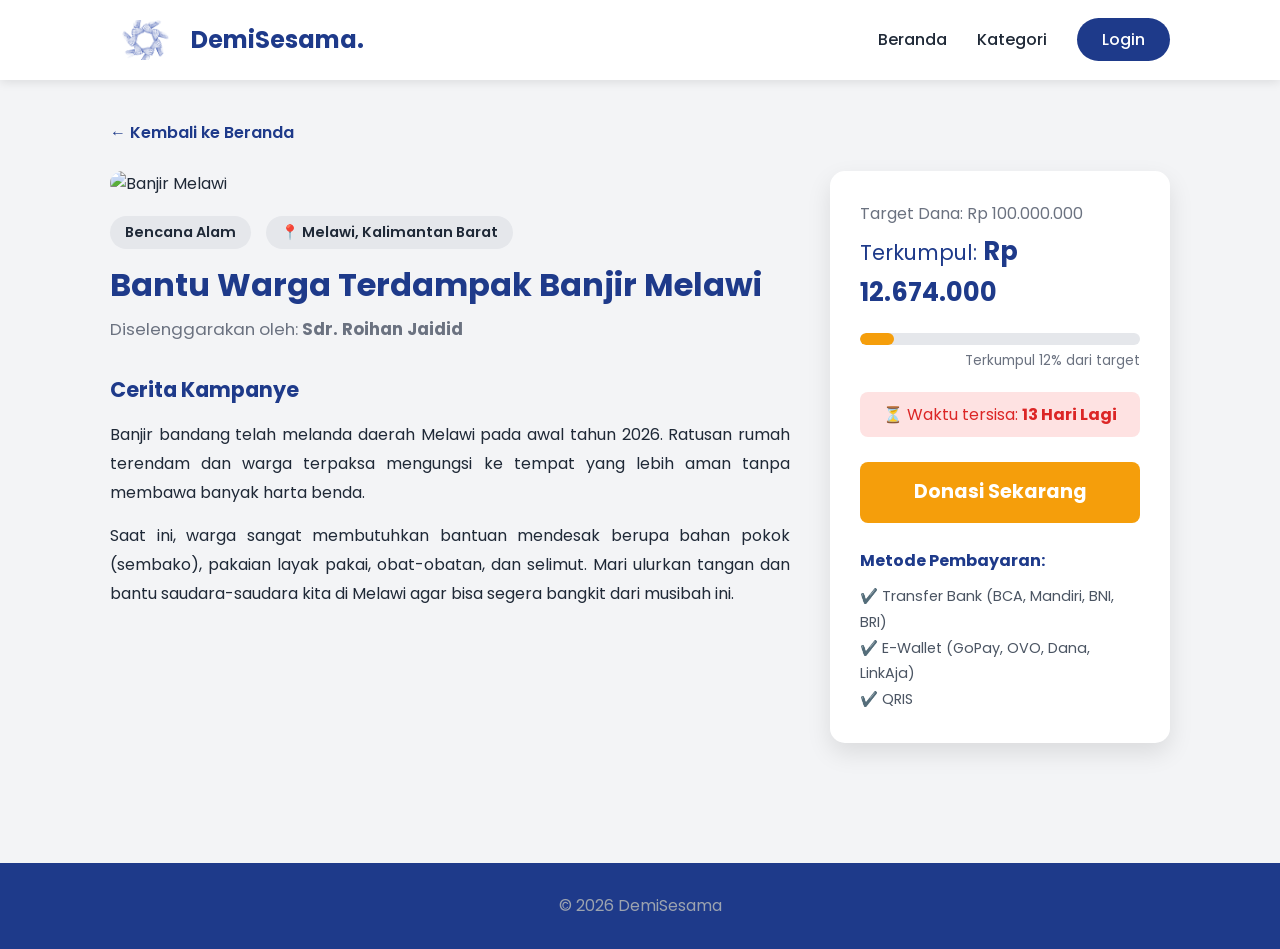
==== detail.html @ 678cd649 "push pertama progweb" ====
<!DOCTYPE html>
<html lang="id">
<head>
    <meta charset="UTF-8">
    <meta name="viewport" content="width=device-width, initial-scale=1.0">
    <title>Detail Kampanye - DemiSesama</title>
    <link rel="stylesheet" href="CSS/global.css">
    <link rel="stylesheet" href="CSS/styledetail.css">
    <link href="https://fonts.googleapis.com/css2?family=Poppins:wght@300;400;500;600;700&display=swap" rel="stylesheet">
</head>
<body>
    <header>
        <div class="container nav-wrapper">
            <div class="logo">
                <img src="Asset/tangan2 tnpa bg.png" alt="logo website" style="height: 40px; margin-right: 10px;">
                <span>DemiSesama.</span>
            </div>
            <nav>
                <ul>
                    <li><a href="index.html">Beranda</a></li>
                    <li><a href="index.html">Kategori</a></li>
                    <li><a href="login.html" class="btn-login">Login</a></li>
                </ul>
            </nav>
        </div>
    </header>

    <main class="halaman-detail">
        <div class="container">
            
            <a href="index.html" class="btn-kembali">&larr; Kembali ke Beranda</a>

            <div class="detail-kampanye">
                <div class="konten-utama">
                    <img src="Asset/kampanye1.jpg" alt="Banjir Melawi" class="detail-image">
                    
                    <div class="detail-kategori-lokasi">
                        <span class="badge-kategori">Bencana Alam</span>
                        <span class="badge-lokasi">📍 Melawi, Kalimantan Barat</span>
                    </div>
                    <h2 class="judul-detail">Bantu Warga Terdampak Banjir Melawi</h2>
                    <p class="penyelenggara-detail">Diselenggarakan oleh: <strong>Sdr. Roihan Jaidid</strong></p>
                    
                    <div class="deskripsi-kampanye">
                        <h3>Cerita Kampanye</h3>
                        <p>Banjir bandang telah melanda daerah Melawi pada awal tahun 2026. Ratusan rumah terendam dan warga terpaksa mengungsi ke tempat yang lebih aman tanpa membawa banyak harta benda.</p>
                        <p>Saat ini, warga sangat membutuhkan bantuan mendesak berupa bahan pokok (sembako), pakaian layak pakai, obat-obatan, dan selimut. Mari ulurkan tangan dan bantu saudara-saudara kita di Melawi agar bisa segera bangkit dari musibah ini.</p>
                    </div>
                </div>
                <div class="konten-samping">
                    <div class="box-donasi">
                        <p class="teks-target">Target Dana: <span>Rp 100.000.000</span></p>
                        <p class="teks-terkumpul">Terkumpul: <strong>Rp 12.674.000</strong></p>
                        <div class="progress-bar-detail">
                            <div class="progress-detail" style="width: 12%;"></div> 
                        </div>
                        <p class="teks-persen">Terkumpul 12% dari target</p>
                        <p class="teks-waktu">⏳ Waktu tersisa: <strong>13 Hari Lagi</strong></p>
                        <a href="donasi.html" class="btn-donasi-sekarang">Donasi Sekarang</a>
                        <div class="info-rekening">
                            <h4>Metode Pembayaran:</h4>
                            <ul>
                                <li>Transfer Bank (BCA, Mandiri, BNI, BRI)</li>
                                <li>E-Wallet (GoPay, OVO, Dana, LinkAja)</li>
                                <li>QRIS</li>
                            </ul>
                        </div>
                    </div>
                </div>
            </div>
        </div>
    </main>
    <footer>
        <div class="container text-center">
            <p>&copy; 2026 DemiSesama</p>
        </div>
    </footer>
</body>
</html>
---- CSS/global.css ----
* {
    margin: 0;
    padding: 0;
    box-sizing: border-box;
    font-family: 'Poppins', sans-serif;
}

body {
    background-color: #F3F4F6;
    color: #1F2937;
    line-height: 1.6;
}

.container {
    max-width: 1100px;
    margin: 0 auto;
    padding: 0 20px;
}

a {
    text-decoration: none;
}

.text-center {
    text-align: center;
}

header {
    background-color: #FFFFFF;
    box-shadow: 0 2px 10px rgba(0, 0, 0, 0.1);
    position: sticky;
    top: 0;
    z-index: 100;
}

.nav-wrapper {
    display: flex;
    justify-content: space-between;
    align-items: center;
    height: 80px;
}

.logo {
    display: flex;
    align-items: center;
    gap: 0px;
    font-size: 24px;
    font-weight: 700;
    color: #1E3A8A;
    text-decoration: none;
}

.logo-website{
    height: 55px;
    width: auto;
    display: block;
}

nav ul {
    list-style: none;
    display: flex;
    gap: 30px;
    align-items: center;
}

nav a {
    color: #1F2937;
    font-weight: 500;
    transition: 0.3s;
}

nav a:hover, nav a.active {
    color: #1E3A8A;
    font-weight: 600;
}

.btn-login {
    background-color: #1E3A8A;
    color: #FFFFFF;
    padding: 10px 25px;
    border-radius: 50px;
}

.btn-login:hover {
    background-color: #3B82F6;
    color: #FFFFFF;
}

footer {
    background-color: #1E3A8A;
    color: #FFFFFF; 
    padding: 30px 0;
    margin-top: 40px;
}

footer p {
    color: #9CA3AF;
    display: flex;
    justify-content: center;
}
---- CSS/styledetail.css ----
.halaman-detail {
    padding: 40px 0 80px 0;
}

.btn-kembali {
    display: inline-block;
    margin-bottom: 25px;
    color: #1E3A8A;
    font-weight: 600;
    font-size: 1rem;
    transition: 0.3s;
}

.btn-kembali:hover {
    color: #F59E0B; 
}

.detail-kampanye {
    display: grid;
    grid-template-columns: 2fr 1fr; 
    gap: 40px;
    align-items: start; 
}

.detail-image {
    width: 100%;
    height: 400px;
    object-fit: cover;
    border-radius: 15px;
    margin-bottom: 20px;
}

.detail-kategori-lokasi {
    display: flex;
    gap: 15px;
    margin-bottom: 15px;
    font-size: 0.9rem;
}

.badge-kategori, .badge-lokasi {
    background-color: #E5E7EB;
    color: #1F2937;
    padding: 5px 15px;
    border-radius: 20px;
    font-weight: 600;
}

.judul-detail {
    font-size: 2rem;
    color: #1E3A8A;
    margin-bottom: 10px;
    line-height: 1.3;
}

.penyelenggara-detail {
    color: #6B7280;
    margin-bottom: 30px;
    font-size: 1.05rem;
}

.deskripsi-kampanye h3 {
    font-size: 1.3rem;
    color: #1E3A8A;
    margin-bottom: 15px;
}

.deskripsi-kampanye p {
    margin-bottom: 15px;
    text-align: justify;
    line-height: 1.8;
}

.box-donasi {
    background-color: #FFFFFF;
    padding: 30px;
    border-radius: 15px;
    box-shadow: 0 10px 25px rgba(0,0,0,0.1);
    position: sticky;
    top: 100px; 
}

.teks-target {
    font-size: 1rem;
    color: #6B7280;
    margin-bottom: 5px;
}

.teks-terkumpul {
    font-size: 1.3rem;
    color: #1E3A8A;
    margin-bottom: 20px;
}

.teks-terkumpul strong {
    font-size: 1.6rem;
}

.progress-bar-detail {
    background-color: #E5E7EB;
    height: 12px;
    border-radius: 10px;
    overflow: hidden;
    margin-bottom: 5px;
}

.progress-detail {
    background-color: #F59E0B;
    height: 100%;
    border-radius: 10px;
}

.teks-persen {
    font-size: 0.85rem;
    color: #6B7280;
    text-align: right;
    margin-bottom: 20px;
}

.teks-waktu {
    font-size: 1rem;
    color: #DC2626;
    margin-bottom: 25px;
    background-color: #FEE2E2;
    padding: 10px;
    border-radius: 8px;
    text-align: center;
}

.btn-donasi-sekarang {
    display: block;
    width: 100%;
    background-color: #F59E0B;
    color: #FFFFFF;
    text-align: center;
    padding: 15px 0;
    border-radius: 8px;
    font-weight: bold;
    font-size: 1.2rem;
    margin-bottom: 25px;
    transition: 0.3s;
}

.btn-donasi-sekarang:hover {
    background-color: #D97706;
}

.info-rekening h4 {
    font-size: 1rem;
    color: #1E3A8A;
    margin-bottom: 10px;
}

.info-rekening ul {
    list-style-type: none;
    padding-left: 0;
    color: #4B5563;
    font-size: 0.9rem;
    line-height: 1.8;
}

.info-rekening li::before {
    content: "✔️ ";
}
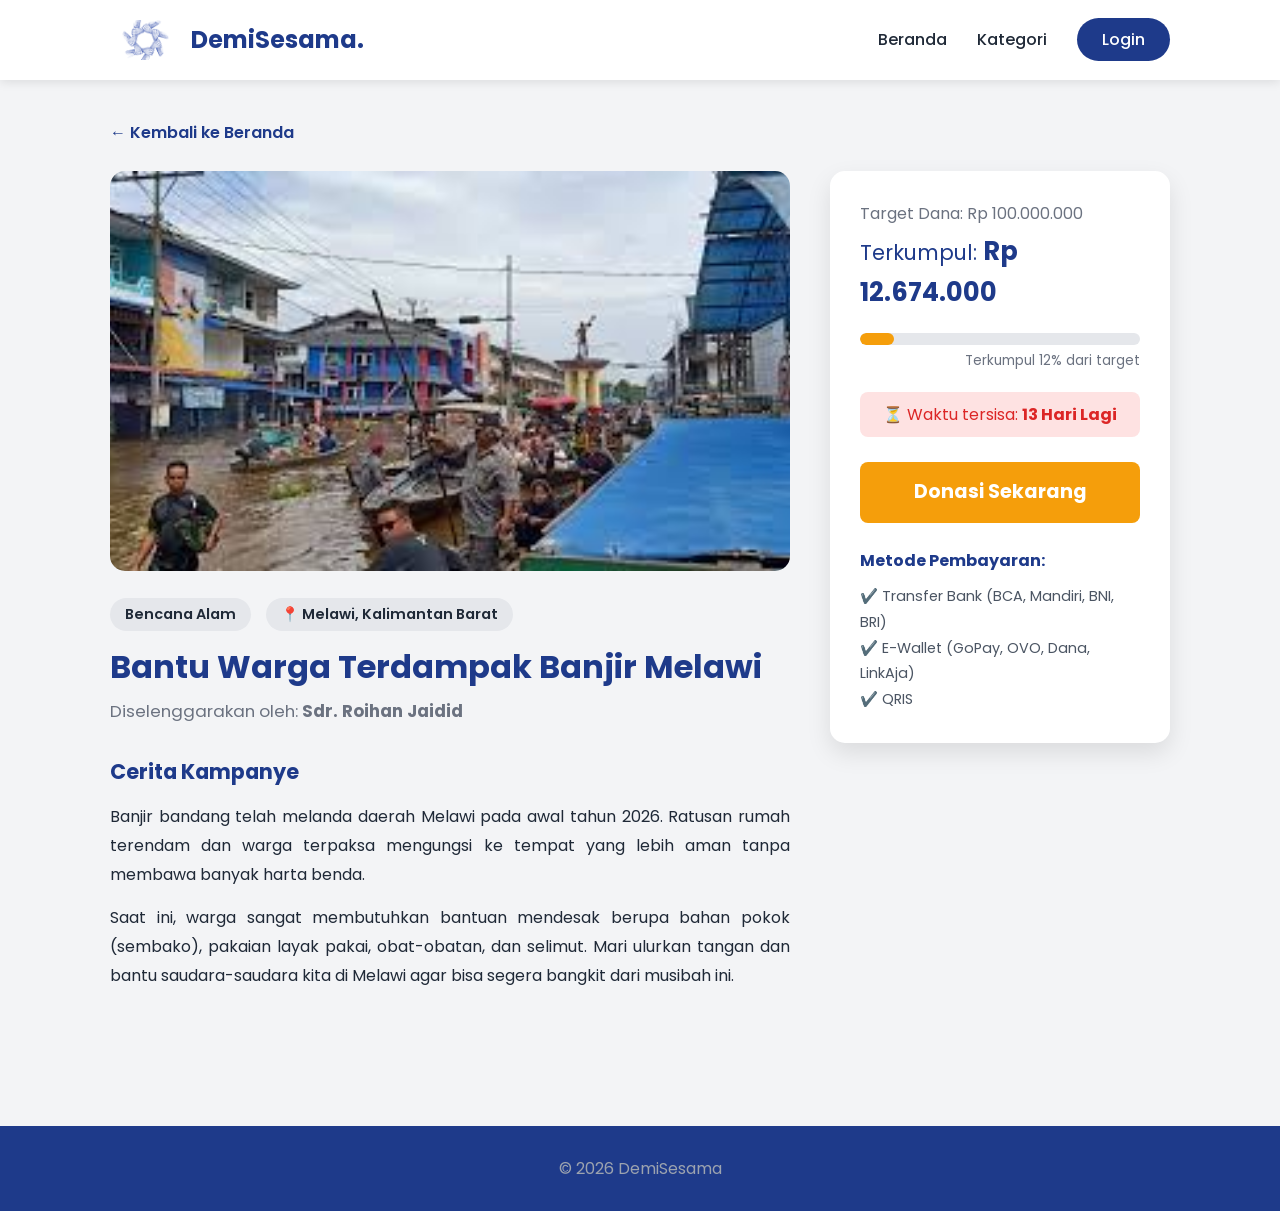
==== commit 7754505d: "merapihkan dashboard" ====
--- a/detail.html
+++ b/detail.html
@@ -32,7 +32,7 @@
 
             <div class="detail-kampanye">
                 <div class="konten-utama">
-                    <img src="Asset/kampanye1.jpg" alt="Banjir Melawi" class="detail-image">
+                    <img src="Asset/banjir melawi.jpg" alt="Banjir Melawi" class="detail-image">
                     
                     <div class="detail-kategori-lokasi">
                         <span class="badge-kategori">Bencana Alam</span>
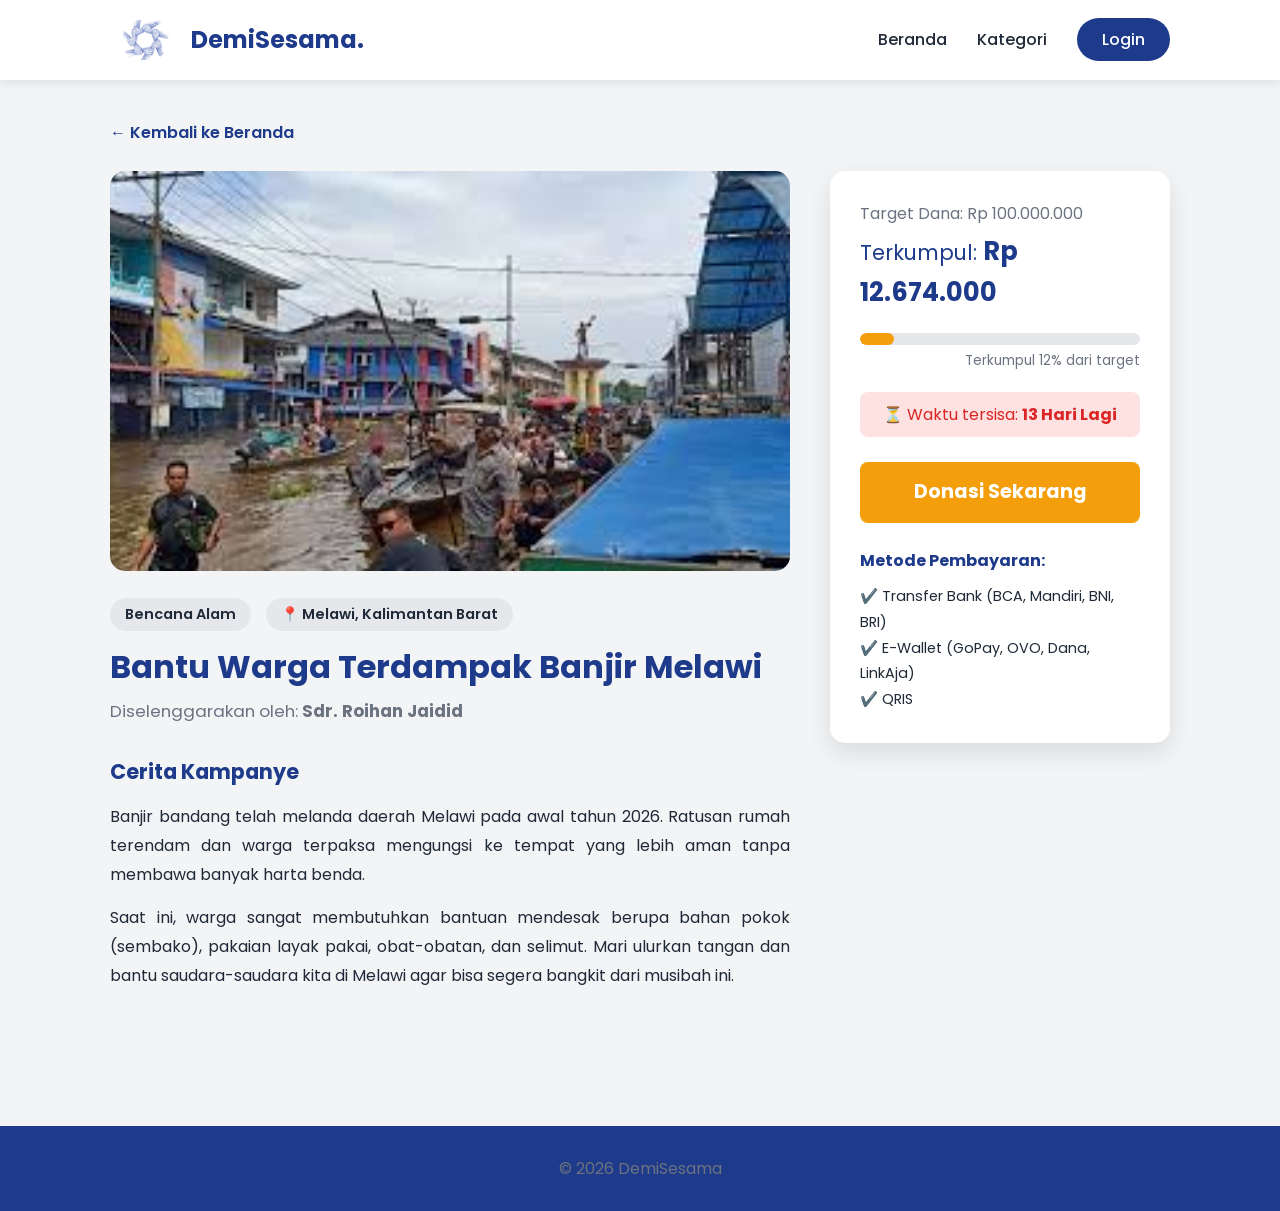
==== commit 304741aa: "buat html login daftar" ====
--- a/detail.html
+++ b/detail.html
@@ -4,6 +4,8 @@
     <meta charset="UTF-8">
     <meta name="viewport" content="width=device-width, initial-scale=1.0">
     <title>Detail Kampanye - DemiSesama</title>
+    <!-- fav icon -->
+    <link rel="icon" type="image/png" href="Asset/tangan2 tnpa bg.png">
     <link rel="stylesheet" href="CSS/global.css">
     <link rel="stylesheet" href="CSS/styledetail.css">
     <link href="https://fonts.googleapis.com/css2?family=Poppins:wght@300;400;500;600;700&display=swap" rel="stylesheet">
--- a/CSS/global.css
+++ b/CSS/global.css
@@ -1,3 +1,18 @@
+/*Panggil warna disini*/
+:root{
+    --primary: #1E3A8A;       /* Biru Navy (Warna Utama) */
+    --primary-hover: #3B82F6; /* Biru Terang (Untuk hover) */
+    --button: #F59E0B;        /* Oranye (Tombol/Aksen) */
+    --button-hover: #D97706;  /* Oranye Gelap (Hover tombol) */
+    --bg-body: #F3F4F6;       /* Abu-abu terang untuk background web */
+    --white: #FFFFFF;         /* Putih */
+    --main-text: #1F2937;     /* Abu-abu gelap untuk judul/teks utama */
+    --text-desc: #6B7280;    /* Abu-abu pudar untuk deskripsi */
+    --border: #E5E7EB;        /* Warna garis tepi / border */
+    --danger: #DC2626;        /* Merah untuk teks "Sisa Waktu" */
+}
+
+/*base website jadi tempat deklarasi font body, container dll */
 * {
     margin: 0;
     padding: 0;
@@ -6,8 +21,8 @@
 }
 
 body {
-    background-color: #F3F4F6;
-    color: #1F2937;
+    background-color: var(--bg-body);
+    color: var(--main-text);
     line-height: 1.6;
 }
 
@@ -25,8 +40,9 @@
     text-align: center;
 }
 
+/*header dan navigasi */
 header {
-    background-color: #FFFFFF;
+    background-color: var(--white);
     box-shadow: 0 2px 10px rgba(0, 0, 0, 0.1);
     position: sticky;
     top: 0;
@@ -46,7 +62,7 @@
     gap: 0px;
     font-size: 24px;
     font-weight: 700;
-    color: #1E3A8A;
+    color: var(--primary);
     text-decoration: none;
 }
 
@@ -64,37 +80,38 @@
 }
 
 nav a {
-    color: #1F2937;
+    color: var(--main-text);
     font-weight: 500;
     transition: 0.3s;
 }
 
 nav a:hover, nav a.active {
-    color: #1E3A8A;
+    color: var(--primary);
     font-weight: 600;
 }
 
 .btn-login {
-    background-color: #1E3A8A;
-    color: #FFFFFF;
+    background-color: var(--primary);
+    color: var(--white);
     padding: 10px 25px;
     border-radius: 50px;
 }
 
 .btn-login:hover {
-    background-color: #3B82F6;
-    color: #FFFFFF;
+    background-color: var(--primary-hover);
+    color: var(--white);
 }
 
+/* Footer sini lee */
 footer {
-    background-color: #1E3A8A;
-    color: #FFFFFF; 
+    background-color: var(--primary);
+    color: var(--white); 
     padding: 30px 0;
     margin-top: 40px;
 }
 
 footer p {
-    color: #9CA3AF;
+    color: var(--text-desc);
     display: flex;
     justify-content: center;
 }
--- a/CSS/styledetail.css
+++ b/CSS/styledetail.css
@@ -5,14 +5,14 @@
 .btn-kembali {
     display: inline-block;
     margin-bottom: 25px;
-    color: #1E3A8A;
+    color: var(--primary);
     font-weight: 600;
     font-size: 1rem;
     transition: 0.3s;
 }
 
 .btn-kembali:hover {
-    color: #F59E0B; 
+    color: var(--button); 
 }
 
 .detail-kampanye {
@@ -38,7 +38,7 @@
 }
 
 .badge-kategori, .badge-lokasi {
-    background-color: #E5E7EB;
+    background-color: var(--border);
     color: #1F2937;
     padding: 5px 15px;
     border-radius: 20px;
@@ -47,20 +47,20 @@
 
 .judul-detail {
     font-size: 2rem;
-    color: #1E3A8A;
+    color: var(--primary);
     margin-bottom: 10px;
     line-height: 1.3;
 }
 
 .penyelenggara-detail {
-    color: #6B7280;
+    color: var(--text-desc);
     margin-bottom: 30px;
     font-size: 1.05rem;
 }
 
 .deskripsi-kampanye h3 {
     font-size: 1.3rem;
-    color: #1E3A8A;
+    color: var(--primary);
     margin-bottom: 15px;
 }
 
@@ -70,8 +70,9 @@
     line-height: 1.8;
 }
 
+/* KOTAK DONASI di KANAN */
 .box-donasi {
-    background-color: #FFFFFF;
+    background-color: var(--white);
     padding: 30px;
     border-radius: 15px;
     box-shadow: 0 10px 25px rgba(0,0,0,0.1);
@@ -81,13 +82,13 @@
 
 .teks-target {
     font-size: 1rem;
-    color: #6B7280;
+    color: var(--text-desc);
     margin-bottom: 5px;
 }
 
 .teks-terkumpul {
     font-size: 1.3rem;
-    color: #1E3A8A;
+    color: var(--primary);
     margin-bottom: 20px;
 }
 
@@ -96,7 +97,7 @@
 }
 
 .progress-bar-detail {
-    background-color: #E5E7EB;
+    background-color: var(--border);
     height: 12px;
     border-radius: 10px;
     overflow: hidden;
@@ -104,21 +105,21 @@
 }
 
 .progress-detail {
-    background-color: #F59E0B;
+    background-color: var(--button);
     height: 100%;
     border-radius: 10px;
 }
 
 .teks-persen {
     font-size: 0.85rem;
-    color: #6B7280;
+    color: var(--text-desc);
     text-align: right;
     margin-bottom: 20px;
 }
 
 .teks-waktu {
     font-size: 1rem;
-    color: #DC2626;
+    color: var(--danger);
     margin-bottom: 25px;
     background-color: #FEE2E2;
     padding: 10px;
@@ -129,8 +130,8 @@
 .btn-donasi-sekarang {
     display: block;
     width: 100%;
-    background-color: #F59E0B;
-    color: #FFFFFF;
+    background-color: var(--button);
+    color: var(--white);
     text-align: center;
     padding: 15px 0;
     border-radius: 8px;
@@ -141,19 +142,19 @@
 }
 
 .btn-donasi-sekarang:hover {
-    background-color: #D97706;
+    background-color: var(--button-hover);
 }
 
 .info-rekening h4 {
     font-size: 1rem;
-    color: #1E3A8A;
+    color: var(--primary);
     margin-bottom: 10px;
 }
 
 .info-rekening ul {
     list-style-type: none;
     padding-left: 0;
-    color: #4B5563;
+    color: var(--main-text);
     font-size: 0.9rem;
     line-height: 1.8;
 }
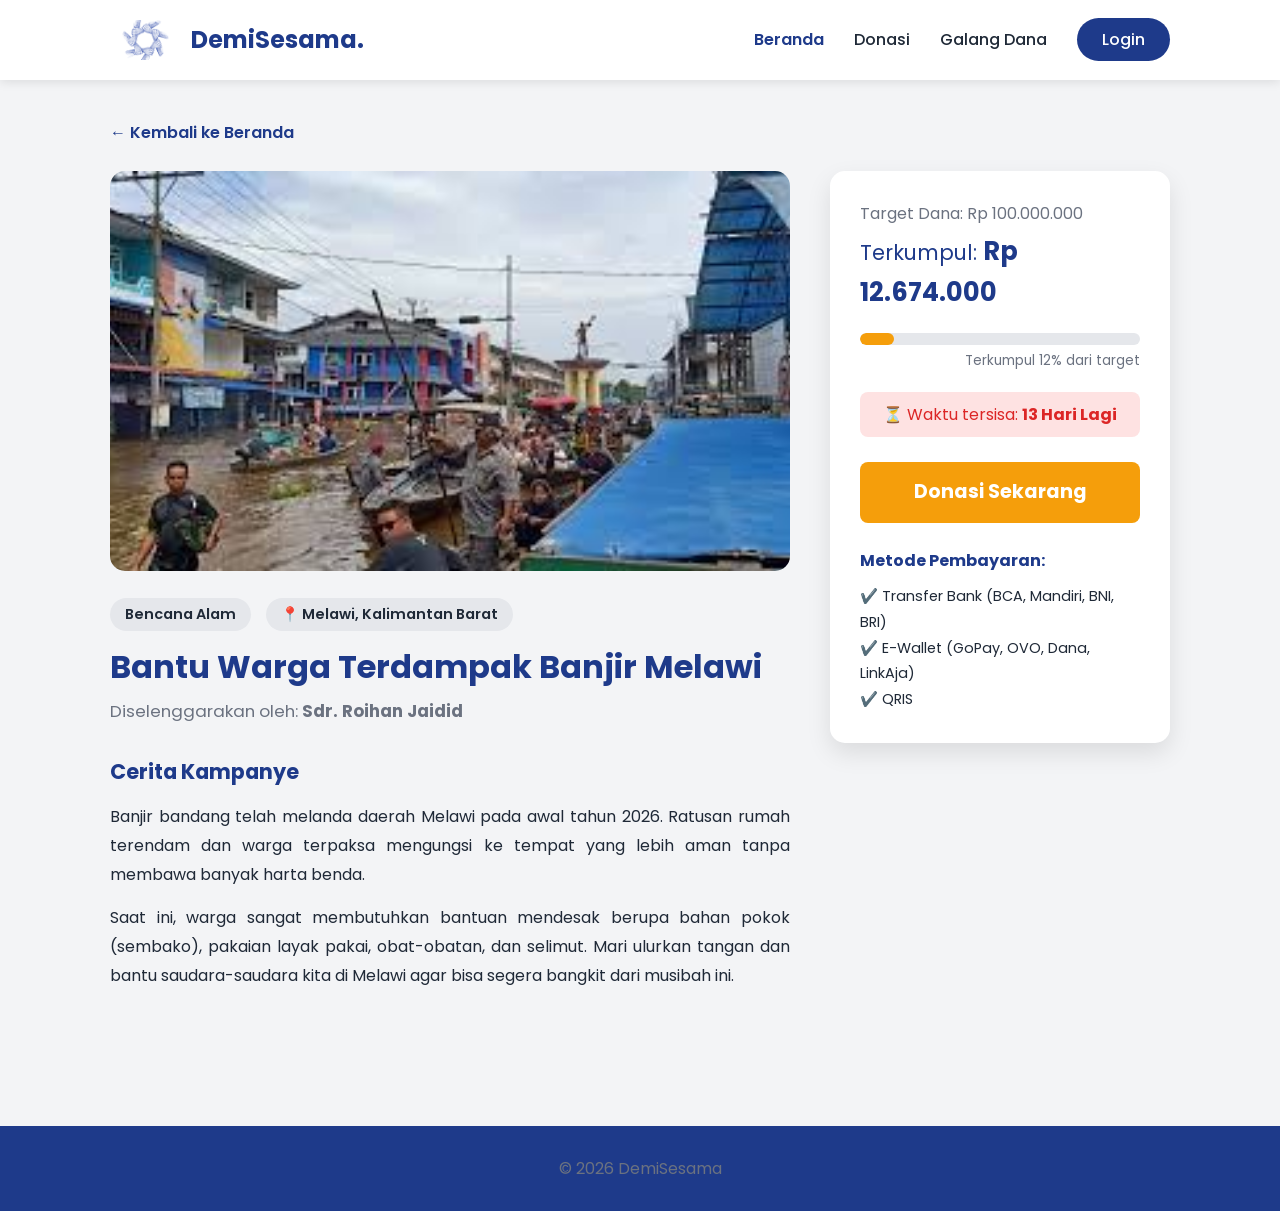
==== commit 1cd83c71: "perbaikin stuff" ====
--- a/detail.html
+++ b/detail.html
@@ -19,8 +19,9 @@
             </div>
             <nav>
                 <ul>
-                    <li><a href="index.html">Beranda</a></li>
-                    <li><a href="index.html">Kategori</a></li>
+                    <li><a href="index.html" class="active">Beranda</a></li>
+                    <li><a href="index.html#kampanye">Donasi</a></li>
+                    <li><a href="galang-dana.html">Galang Dana</a></li>
                     <li><a href="login.html" class="btn-login">Login</a></li>
                 </ul>
             </nav>
--- a/CSS/global.css
+++ b/CSS/global.css
@@ -114,4 +114,16 @@
     color: var(--text-desc);
     display: flex;
     justify-content: center;
+}
+
+/* ini untuk pencet tombol donasi tidak langsung kepental*/
+html {
+    scroll-behavior: smooth;
+}
+
+/*tanda merah ux*/
+.required {
+    color: var(--danger);
+    margin-left: 4px;
+    font-weight: bold;
 }
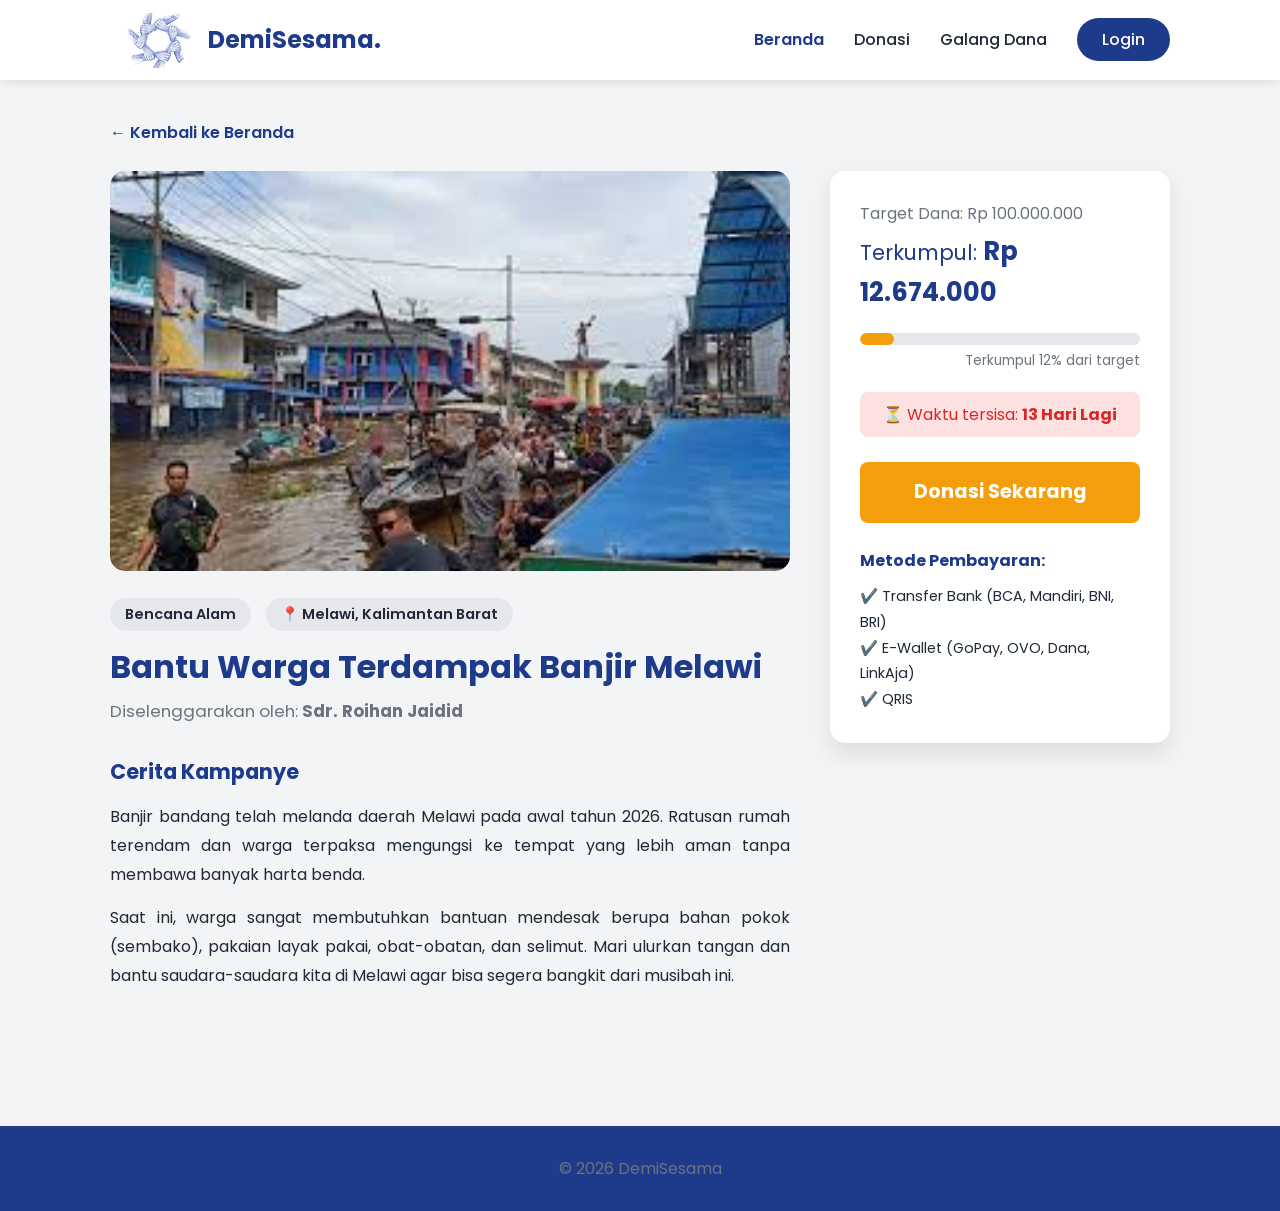
==== commit 439bf53c: "crowdfunding done bish" ====
--- a/detail.html
+++ b/detail.html
@@ -14,7 +14,7 @@
     <header>
         <div class="container nav-wrapper">
             <div class="logo">
-                <img src="Asset/tangan2 tnpa bg.png" alt="logo website" style="height: 40px; margin-right: 10px;">
+                <img src="Asset/tangan2 tnpa bg.png" alt="logo website" class="logo-website">
                 <span>DemiSesama.</span>
             </div>
             <nav>
--- a/CSS/global.css
+++ b/CSS/global.css
@@ -126,4 +126,23 @@
     color: var(--danger);
     margin-left: 4px;
     font-weight: bold;
+}
+
+.logo-website {
+    height: 55px;
+    width: auto;
+    display: block;
+}
+
+/*bagian login*/
+.logo-link {
+    display: flex;
+    align-items: center;
+    text-decoration: none;
+    color: inherit;
+}
+
+.link-kembali-login {
+    font-size: 0.9rem;
+    color: var(--text-desc);
 }
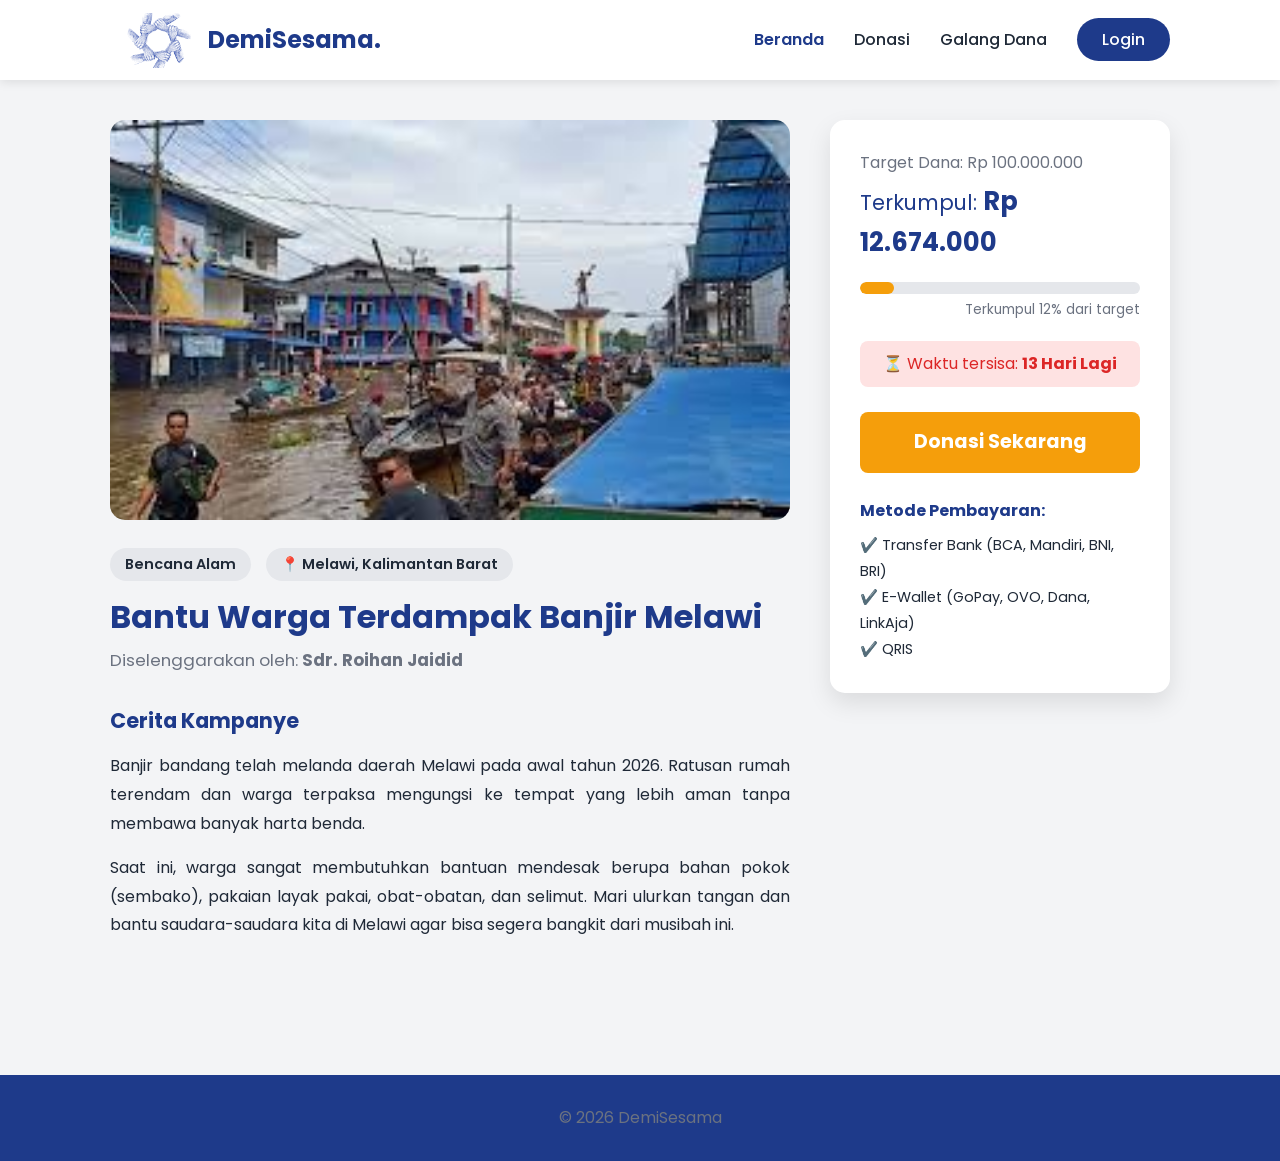
==== commit d26097d0: "merapihkan" ====
--- a/detail.html
+++ b/detail.html
@@ -30,9 +30,6 @@
 
     <main class="halaman-detail">
         <div class="container">
-            
-            <a href="index.html" class="btn-kembali">&larr; Kembali ke Beranda</a>
-
             <div class="detail-kampanye">
                 <div class="konten-utama">
                     <img src="Asset/banjir melawi.jpg" alt="Banjir Melawi" class="detail-image">
